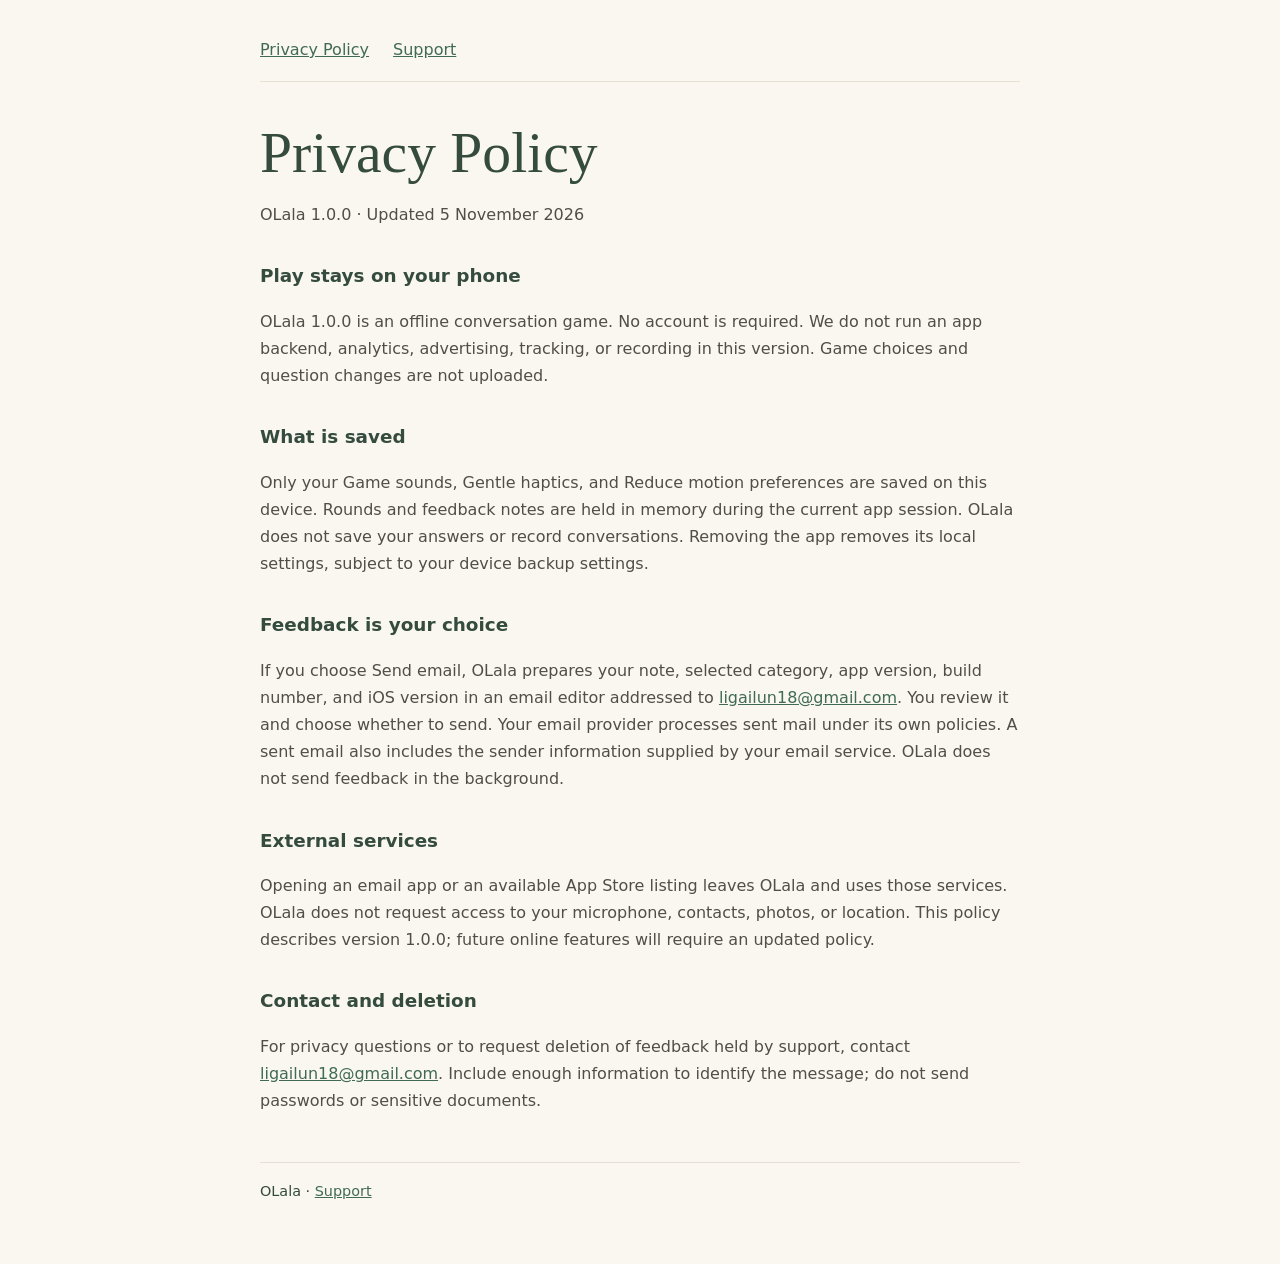
==== privacy.html @ 6e8d35db "Add OLala privacy and support pages" ====
<!doctype html>
<html lang="en"><head><meta charset="utf-8"><meta name="viewport" content="width=device-width,initial-scale=1"><title>Privacy Policy | OLala</title><link rel="stylesheet" href="style.css"></head>
<body><header><nav aria-label="Site navigation"><a href="privacy.html">Privacy Policy</a><a href="support.html">Support</a></nav></header><main>
<h1>Privacy Policy</h1><p>OLala 1.0.0 · Updated 5 November 2026</p>
<h2>Play stays on your phone</h2><p>OLala 1.0.0 is an offline conversation game. No account is required. We do not run an app backend, analytics, advertising, tracking, or recording in this version. Game choices and question changes are not uploaded.</p>
<h2>What is saved</h2><p>Only your Game sounds, Gentle haptics, and Reduce motion preferences are saved on this device. Rounds and feedback notes are held in memory during the current app session. OLala does not save your answers or record conversations. Removing the app removes its local settings, subject to your device backup settings.</p>
<h2>Feedback is your choice</h2><p>If you choose Send email, OLala prepares your note, selected category, app version, build number, and iOS version in an email editor addressed to <a href="mailto:ligailun18@gmail.com">ligailun18@gmail.com</a>. You review it and choose whether to send. Your email provider processes sent mail under its own policies. A sent email also includes the sender information supplied by your email service. OLala does not send feedback in the background.</p>
<h2>External services</h2><p>Opening an email app or an available App Store listing leaves OLala and uses those services. OLala does not request access to your microphone, contacts, photos, or location. This policy describes version 1.0.0; future online features will require an updated policy.</p>
<h2>Contact and deletion</h2><p>For privacy questions or to request deletion of feedback held by support, contact <a href="mailto:ligailun18@gmail.com">ligailun18@gmail.com</a>. Include enough information to identify the message; do not send passwords or sensitive documents.</p>
</main><footer>OLala · <a href="support.html">Support</a></footer></body></html>
---- style.css ----
:root{font-family:system-ui,-apple-system,sans-serif;color:#344b3d;background:#faf7f1;line-height:1.7}body{max-width:760px;margin:auto;padding:36px 24px 60px}header{border-bottom:1px solid #e6dfd3;margin-bottom:36px;padding-bottom:18px}nav{display:flex;gap:24px;flex-wrap:wrap}a{color:#406b52}h1{font-family:Georgia,serif;font-weight:400;font-size:clamp(2.4rem,7vw,3.6rem);line-height:1.12;margin-bottom:8px}h2{font-size:1.15rem;margin-top:32px}p{color:#514d47}footer{margin-top:48px;border-top:1px solid #e6dfd3;padding-top:16px;font-size:.9rem}
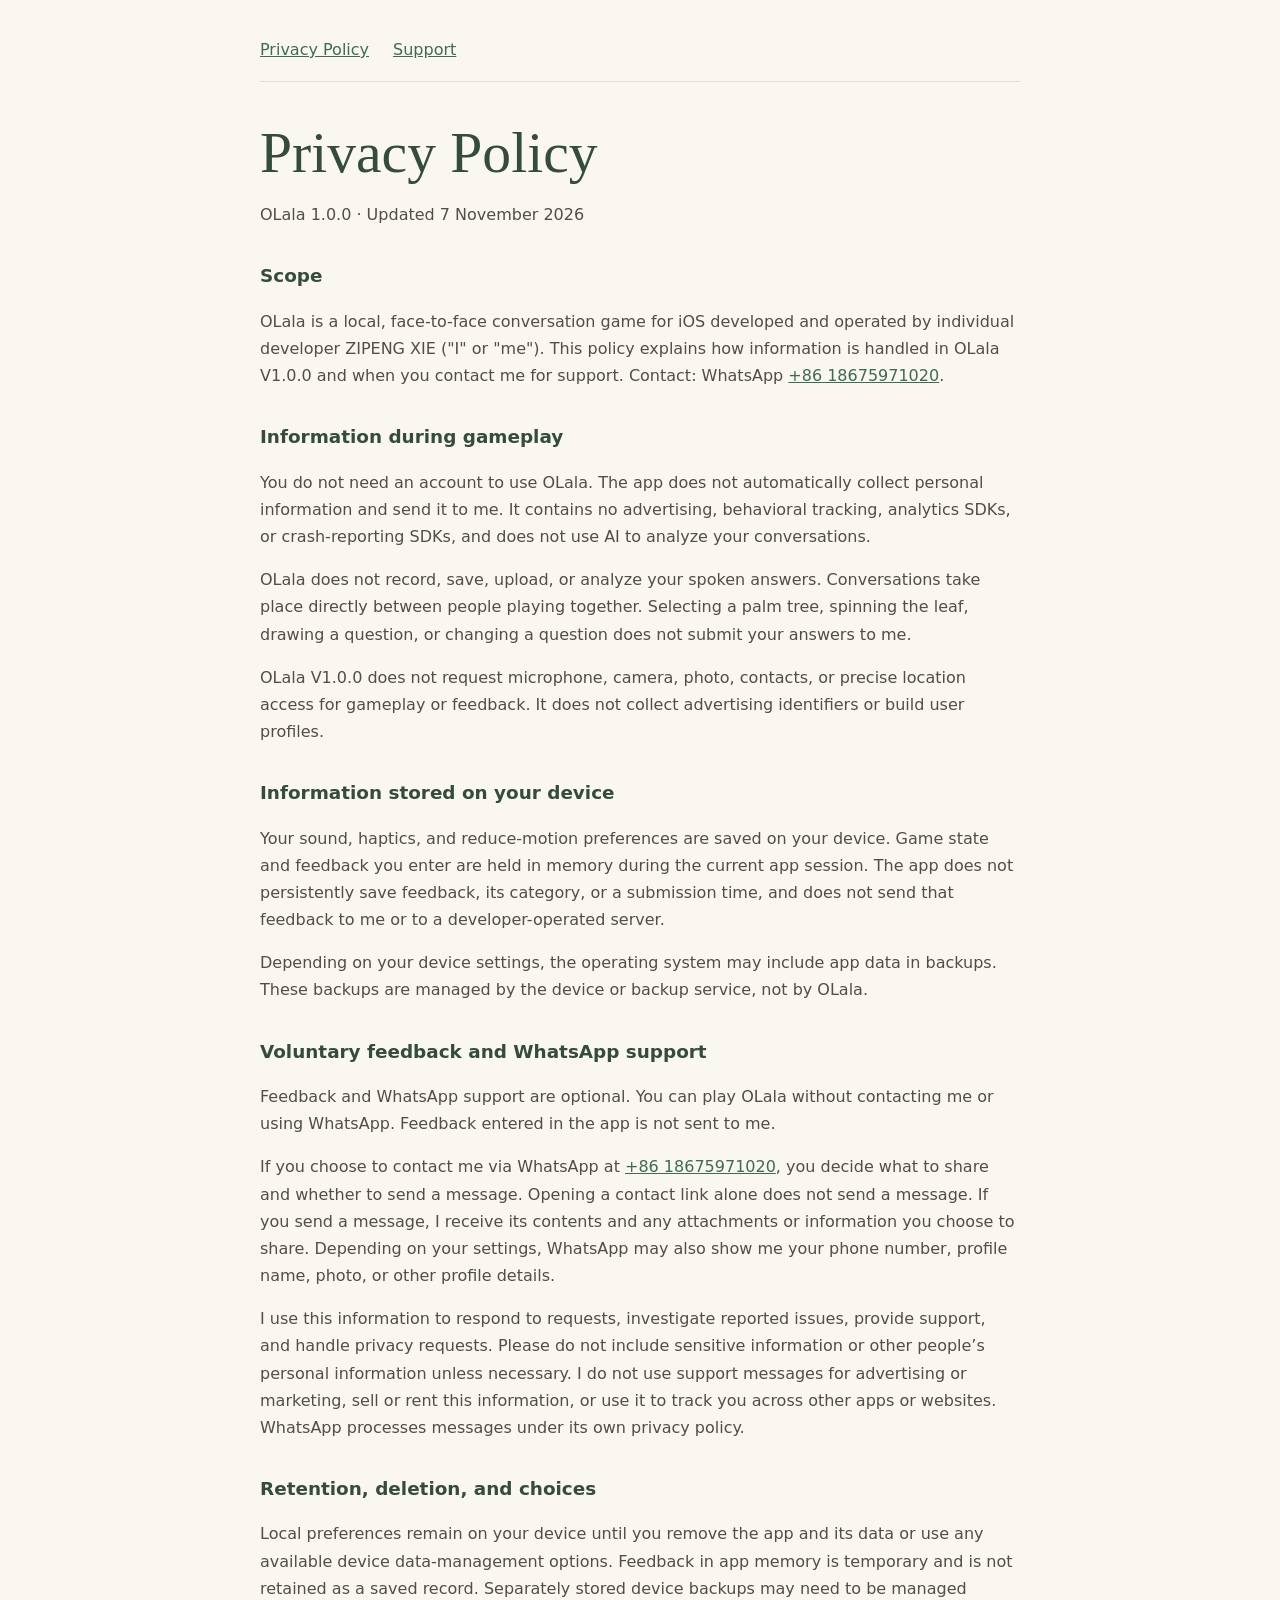
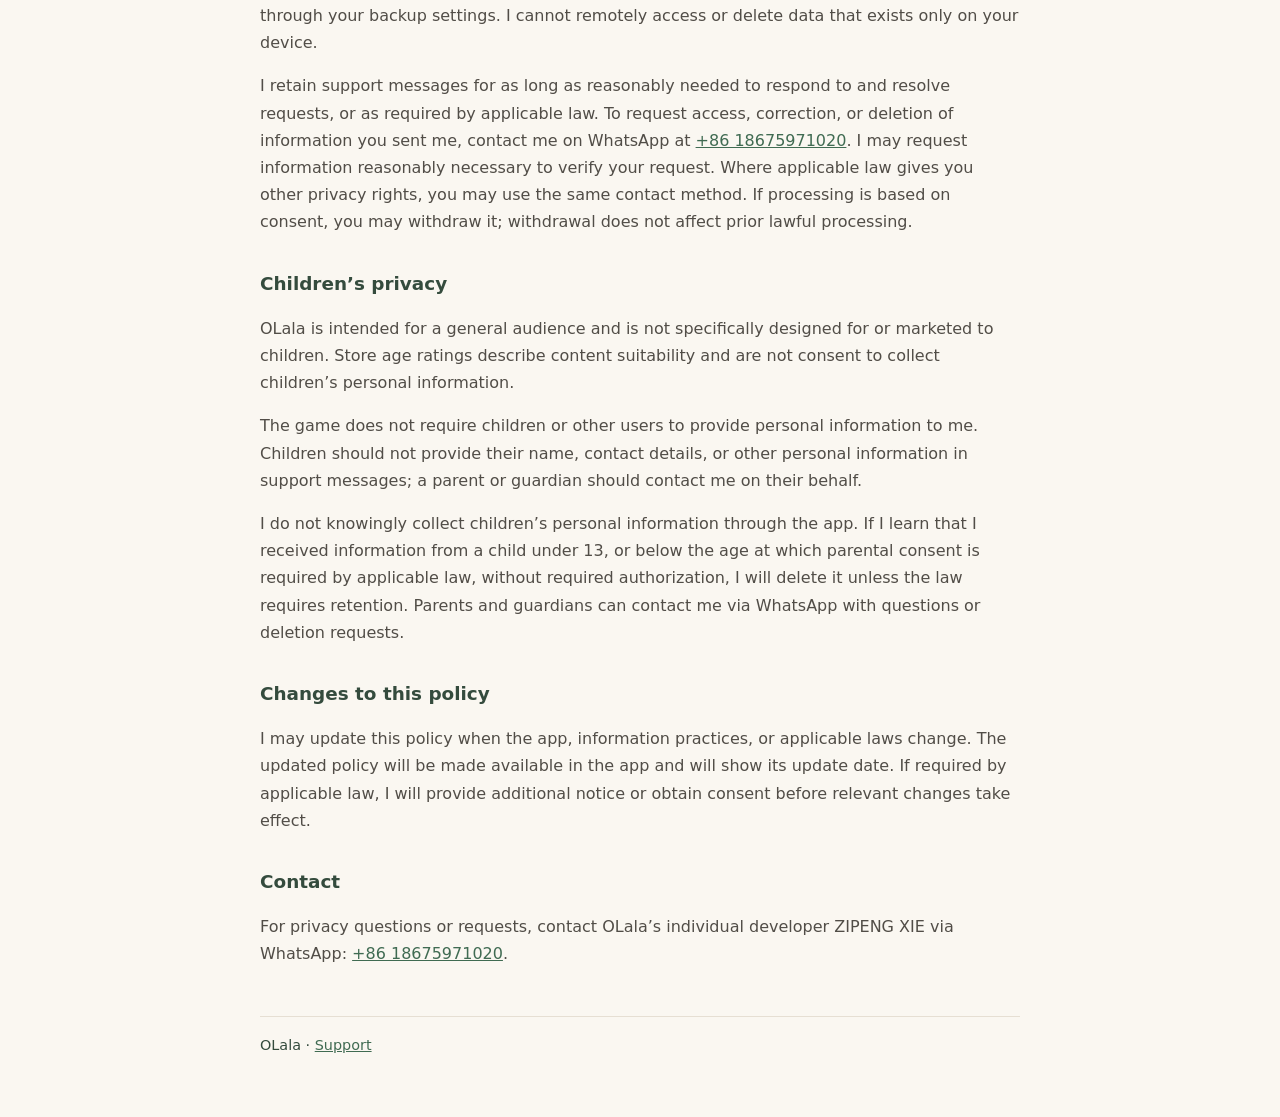
==== commit 496d0e7e: "Update OLala privacy and support information" ====
--- a/privacy.html
+++ b/privacy.html
@@ -1,10 +1,13 @@
 <!doctype html>
 <html lang="en"><head><meta charset="utf-8"><meta name="viewport" content="width=device-width,initial-scale=1"><title>Privacy Policy | OLala</title><link rel="stylesheet" href="style.css"></head>
 <body><header><nav aria-label="Site navigation"><a href="privacy.html">Privacy Policy</a><a href="support.html">Support</a></nav></header><main>
-<h1>Privacy Policy</h1><p>OLala 1.0.0 · Updated 5 November 2026</p>
-<h2>Play stays on your phone</h2><p>OLala 1.0.0 is an offline conversation game. No account is required. We do not run an app backend, analytics, advertising, tracking, or recording in this version. Game choices and question changes are not uploaded.</p>
-<h2>What is saved</h2><p>Only your Game sounds, Gentle haptics, and Reduce motion preferences are saved on this device. Rounds and feedback notes are held in memory during the current app session. OLala does not save your answers or record conversations. Removing the app removes its local settings, subject to your device backup settings.</p>
-<h2>Feedback is your choice</h2><p>If you choose Send email, OLala prepares your note, selected category, app version, build number, and iOS version in an email editor addressed to <a href="mailto:ligailun18@gmail.com">ligailun18@gmail.com</a>. You review it and choose whether to send. Your email provider processes sent mail under its own policies. A sent email also includes the sender information supplied by your email service. OLala does not send feedback in the background.</p>
-<h2>External services</h2><p>Opening an email app or an available App Store listing leaves OLala and uses those services. OLala does not request access to your microphone, contacts, photos, or location. This policy describes version 1.0.0; future online features will require an updated policy.</p>
-<h2>Contact and deletion</h2><p>For privacy questions or to request deletion of feedback held by support, contact <a href="mailto:ligailun18@gmail.com">ligailun18@gmail.com</a>. Include enough information to identify the message; do not send passwords or sensitive documents.</p>
+<h1>Privacy Policy</h1><p>OLala 1.0.0 · Updated 7 November 2026</p>
+<h2>Scope</h2><p>OLala is a local, face-to-face conversation game for iOS developed and operated by individual developer ZIPENG XIE (&quot;I&quot; or &quot;me&quot;). This policy explains how information is handled in OLala V1.0.0 and when you contact me for support. Contact: WhatsApp <a href="https://wa.me/8618675971020">+86 18675971020</a>.</p>
+<h2>Information during gameplay</h2><p>You do not need an account to use OLala. The app does not automatically collect personal information and send it to me. It contains no advertising, behavioral tracking, analytics SDKs, or crash-reporting SDKs, and does not use AI to analyze your conversations.</p><p>OLala does not record, save, upload, or analyze your spoken answers. Conversations take place directly between people playing together. Selecting a palm tree, spinning the leaf, drawing a question, or changing a question does not submit your answers to me.</p><p>OLala V1.0.0 does not request microphone, camera, photo, contacts, or precise location access for gameplay or feedback. It does not collect advertising identifiers or build user profiles.</p>
+<h2>Information stored on your device</h2><p>Your sound, haptics, and reduce-motion preferences are saved on your device. Game state and feedback you enter are held in memory during the current app session. The app does not persistently save feedback, its category, or a submission time, and does not send that feedback to me or to a developer-operated server.</p><p>Depending on your device settings, the operating system may include app data in backups. These backups are managed by the device or backup service, not by OLala.</p>
+<h2>Voluntary feedback and WhatsApp support</h2><p>Feedback and WhatsApp support are optional. You can play OLala without contacting me or using WhatsApp. Feedback entered in the app is not sent to me.</p><p>If you choose to contact me via WhatsApp at <a href="https://wa.me/8618675971020">+86 18675971020</a>, you decide what to share and whether to send a message. Opening a contact link alone does not send a message. If you send a message, I receive its contents and any attachments or information you choose to share. Depending on your settings, WhatsApp may also show me your phone number, profile name, photo, or other profile details.</p><p>I use this information to respond to requests, investigate reported issues, provide support, and handle privacy requests. Please do not include sensitive information or other people’s personal information unless necessary. I do not use support messages for advertising or marketing, sell or rent this information, or use it to track you across other apps or websites. WhatsApp processes messages under its own privacy policy.</p>
+<h2>Retention, deletion, and choices</h2><p>Local preferences remain on your device until you remove the app and its data or use any available device data-management options. Feedback in app memory is temporary and is not retained as a saved record. Separately stored device backups may need to be managed through your backup settings. I cannot remotely access or delete data that exists only on your device.</p><p>I retain support messages for as long as reasonably needed to respond to and resolve requests, or as required by applicable law. To request access, correction, or deletion of information you sent me, contact me on WhatsApp at <a href="https://wa.me/8618675971020">+86 18675971020</a>. I may request information reasonably necessary to verify your request. Where applicable law gives you other privacy rights, you may use the same contact method. If processing is based on consent, you may withdraw it; withdrawal does not affect prior lawful processing.</p>
+<h2>Children’s privacy</h2><p>OLala is intended for a general audience and is not specifically designed for or marketed to children. Store age ratings describe content suitability and are not consent to collect children’s personal information.</p><p>The game does not require children or other users to provide personal information to me. Children should not provide their name, contact details, or other personal information in support messages; a parent or guardian should contact me on their behalf.</p><p>I do not knowingly collect children’s personal information through the app. If I learn that I received information from a child under 13, or below the age at which parental consent is required by applicable law, without required authorization, I will delete it unless the law requires retention. Parents and guardians can contact me via WhatsApp with questions or deletion requests.</p>
+<h2>Changes to this policy</h2><p>I may update this policy when the app, information practices, or applicable laws change. The updated policy will be made available in the app and will show its update date. If required by applicable law, I will provide additional notice or obtain consent before relevant changes take effect.</p>
+<h2>Contact</h2><p>For privacy questions or requests, contact OLala’s individual developer ZIPENG XIE via WhatsApp: <a href="https://wa.me/8618675971020">+86 18675971020</a>.</p>
 </main><footer>OLala · <a href="support.html">Support</a></footer></body></html>
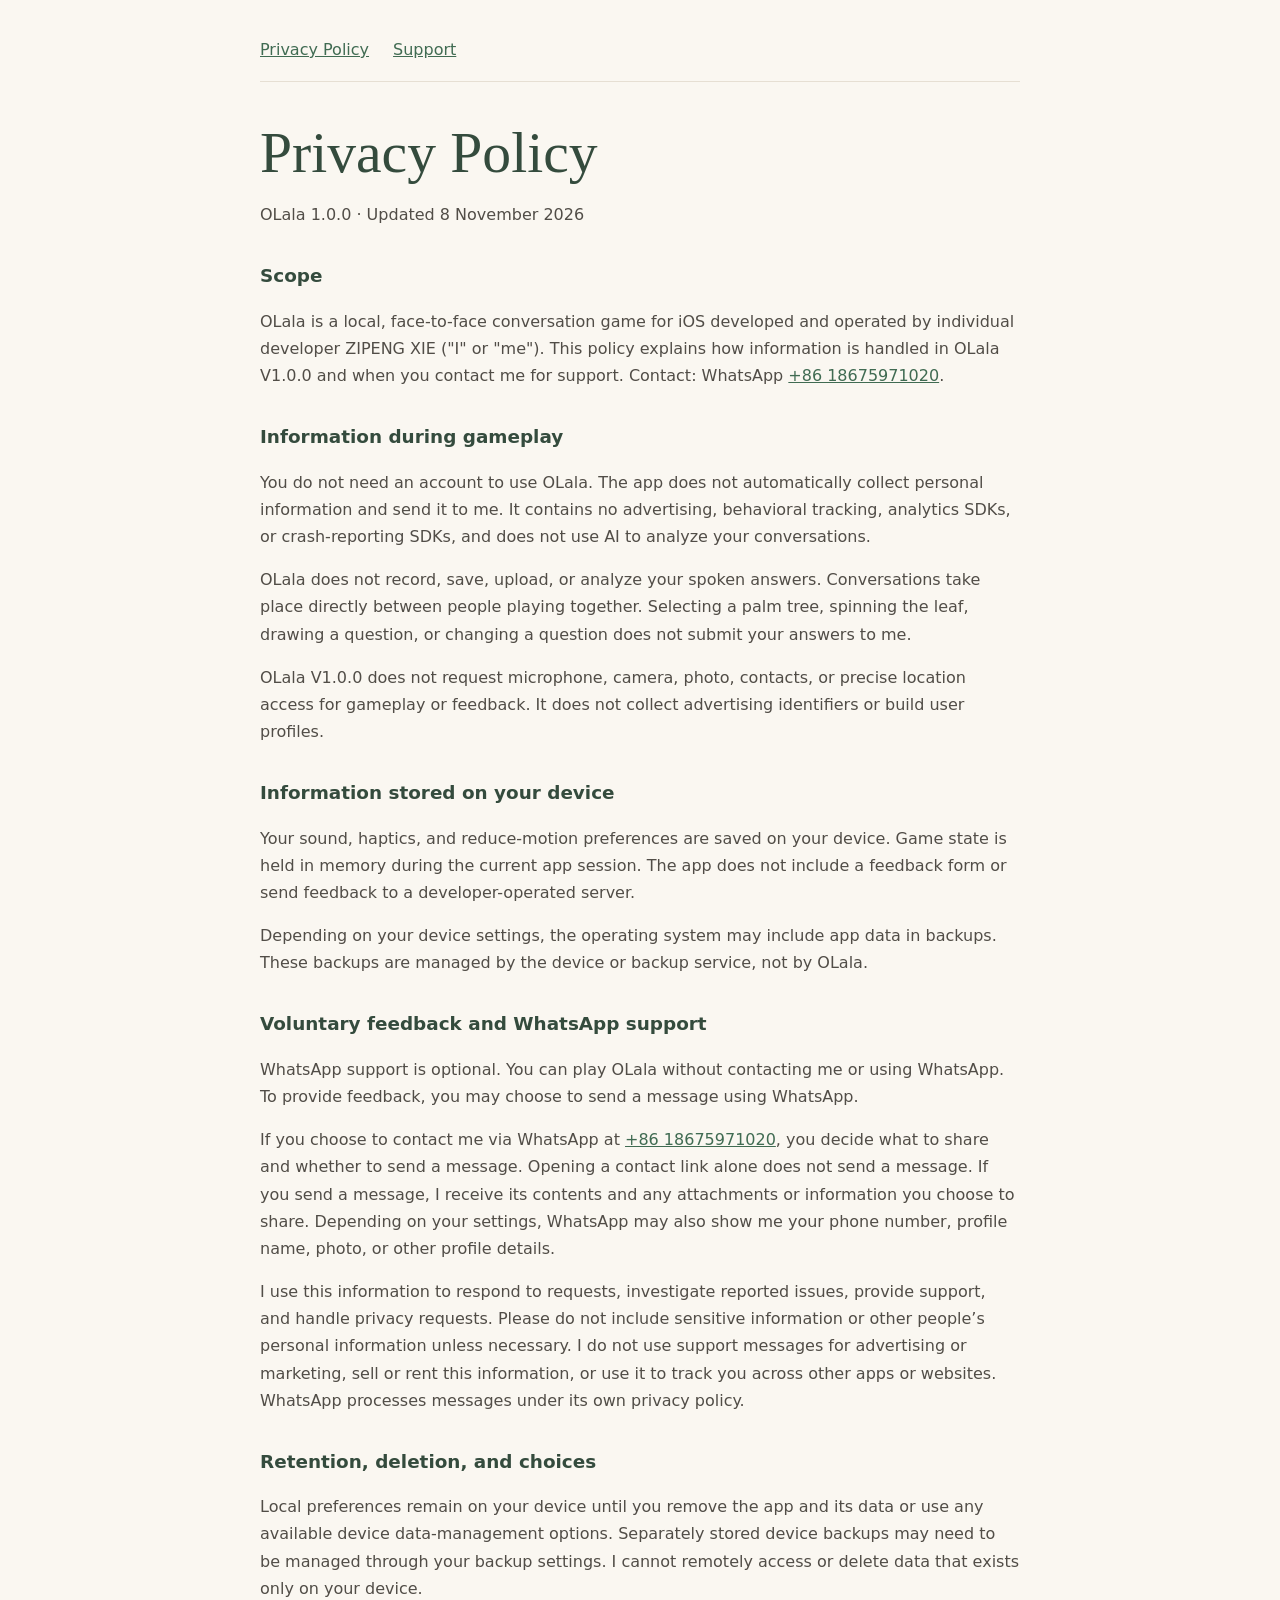
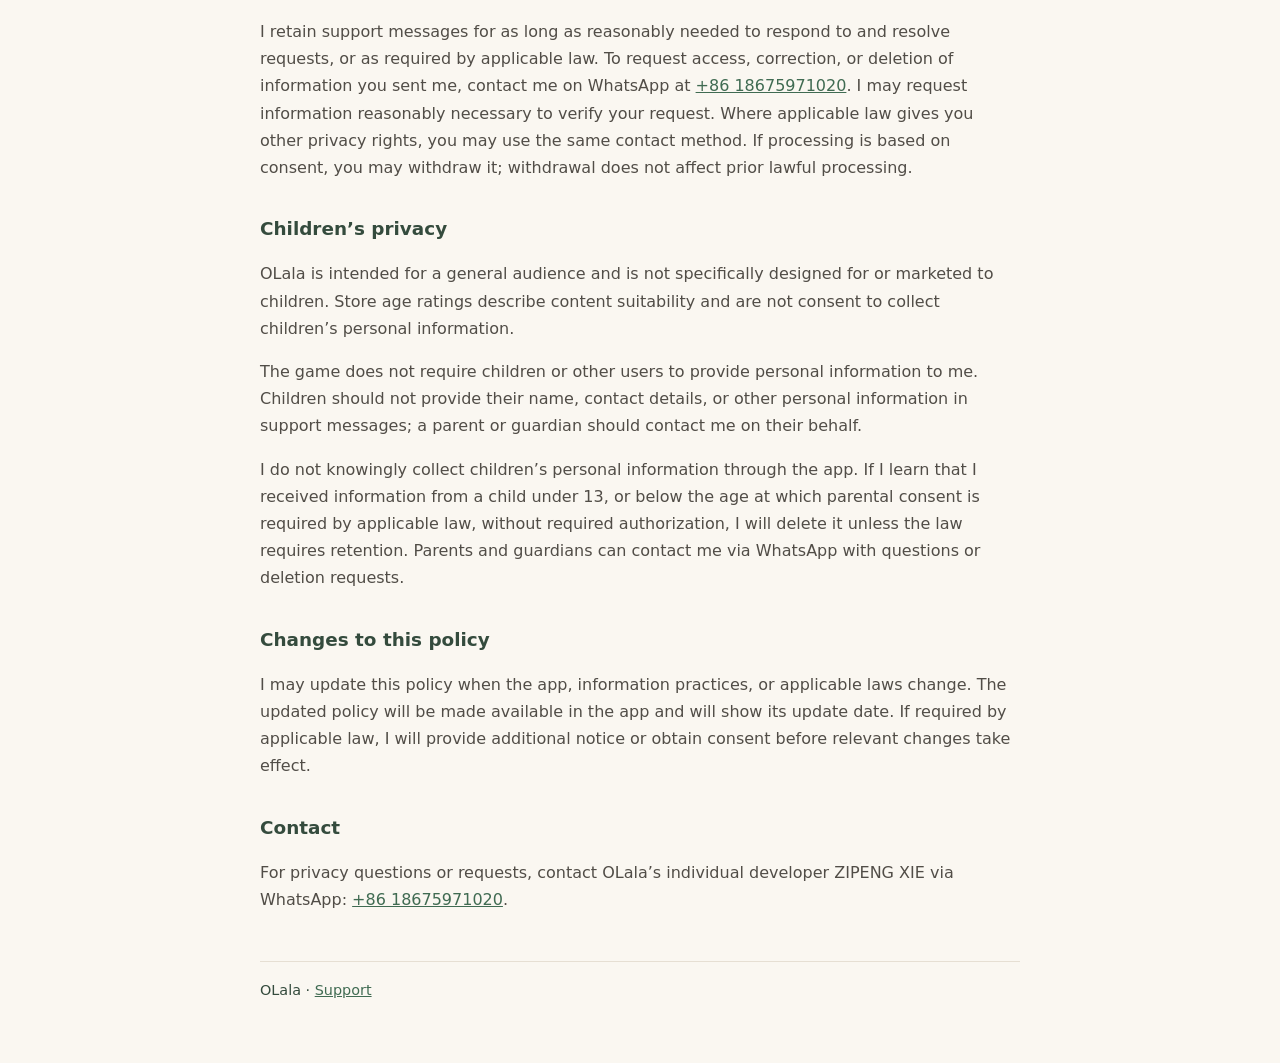
==== commit 70592ba0: "Clarify WhatsApp feedback in privacy policy" ====
--- a/privacy.html
+++ b/privacy.html
@@ -1,12 +1,12 @@
 <!doctype html>
 <html lang="en"><head><meta charset="utf-8"><meta name="viewport" content="width=device-width,initial-scale=1"><title>Privacy Policy | OLala</title><link rel="stylesheet" href="style.css"></head>
 <body><header><nav aria-label="Site navigation"><a href="privacy.html">Privacy Policy</a><a href="support.html">Support</a></nav></header><main>
-<h1>Privacy Policy</h1><p>OLala 1.0.0 · Updated 7 November 2026</p>
+<h1>Privacy Policy</h1><p>OLala 1.0.0 · Updated 8 November 2026</p>
 <h2>Scope</h2><p>OLala is a local, face-to-face conversation game for iOS developed and operated by individual developer ZIPENG XIE (&quot;I&quot; or &quot;me&quot;). This policy explains how information is handled in OLala V1.0.0 and when you contact me for support. Contact: WhatsApp <a href="https://wa.me/8618675971020">+86 18675971020</a>.</p>
 <h2>Information during gameplay</h2><p>You do not need an account to use OLala. The app does not automatically collect personal information and send it to me. It contains no advertising, behavioral tracking, analytics SDKs, or crash-reporting SDKs, and does not use AI to analyze your conversations.</p><p>OLala does not record, save, upload, or analyze your spoken answers. Conversations take place directly between people playing together. Selecting a palm tree, spinning the leaf, drawing a question, or changing a question does not submit your answers to me.</p><p>OLala V1.0.0 does not request microphone, camera, photo, contacts, or precise location access for gameplay or feedback. It does not collect advertising identifiers or build user profiles.</p>
-<h2>Information stored on your device</h2><p>Your sound, haptics, and reduce-motion preferences are saved on your device. Game state and feedback you enter are held in memory during the current app session. The app does not persistently save feedback, its category, or a submission time, and does not send that feedback to me or to a developer-operated server.</p><p>Depending on your device settings, the operating system may include app data in backups. These backups are managed by the device or backup service, not by OLala.</p>
-<h2>Voluntary feedback and WhatsApp support</h2><p>Feedback and WhatsApp support are optional. You can play OLala without contacting me or using WhatsApp. Feedback entered in the app is not sent to me.</p><p>If you choose to contact me via WhatsApp at <a href="https://wa.me/8618675971020">+86 18675971020</a>, you decide what to share and whether to send a message. Opening a contact link alone does not send a message. If you send a message, I receive its contents and any attachments or information you choose to share. Depending on your settings, WhatsApp may also show me your phone number, profile name, photo, or other profile details.</p><p>I use this information to respond to requests, investigate reported issues, provide support, and handle privacy requests. Please do not include sensitive information or other people’s personal information unless necessary. I do not use support messages for advertising or marketing, sell or rent this information, or use it to track you across other apps or websites. WhatsApp processes messages under its own privacy policy.</p>
-<h2>Retention, deletion, and choices</h2><p>Local preferences remain on your device until you remove the app and its data or use any available device data-management options. Feedback in app memory is temporary and is not retained as a saved record. Separately stored device backups may need to be managed through your backup settings. I cannot remotely access or delete data that exists only on your device.</p><p>I retain support messages for as long as reasonably needed to respond to and resolve requests, or as required by applicable law. To request access, correction, or deletion of information you sent me, contact me on WhatsApp at <a href="https://wa.me/8618675971020">+86 18675971020</a>. I may request information reasonably necessary to verify your request. Where applicable law gives you other privacy rights, you may use the same contact method. If processing is based on consent, you may withdraw it; withdrawal does not affect prior lawful processing.</p>
+<h2>Information stored on your device</h2><p>Your sound, haptics, and reduce-motion preferences are saved on your device. Game state is held in memory during the current app session. The app does not include a feedback form or send feedback to a developer-operated server.</p><p>Depending on your device settings, the operating system may include app data in backups. These backups are managed by the device or backup service, not by OLala.</p>
+<h2>Voluntary feedback and WhatsApp support</h2><p>WhatsApp support is optional. You can play OLala without contacting me or using WhatsApp. To provide feedback, you may choose to send a message using WhatsApp.</p><p>If you choose to contact me via WhatsApp at <a href="https://wa.me/8618675971020">+86 18675971020</a>, you decide what to share and whether to send a message. Opening a contact link alone does not send a message. If you send a message, I receive its contents and any attachments or information you choose to share. Depending on your settings, WhatsApp may also show me your phone number, profile name, photo, or other profile details.</p><p>I use this information to respond to requests, investigate reported issues, provide support, and handle privacy requests. Please do not include sensitive information or other people’s personal information unless necessary. I do not use support messages for advertising or marketing, sell or rent this information, or use it to track you across other apps or websites. WhatsApp processes messages under its own privacy policy.</p>
+<h2>Retention, deletion, and choices</h2><p>Local preferences remain on your device until you remove the app and its data or use any available device data-management options. Separately stored device backups may need to be managed through your backup settings. I cannot remotely access or delete data that exists only on your device.</p><p>I retain support messages for as long as reasonably needed to respond to and resolve requests, or as required by applicable law. To request access, correction, or deletion of information you sent me, contact me on WhatsApp at <a href="https://wa.me/8618675971020">+86 18675971020</a>. I may request information reasonably necessary to verify your request. Where applicable law gives you other privacy rights, you may use the same contact method. If processing is based on consent, you may withdraw it; withdrawal does not affect prior lawful processing.</p>
 <h2>Children’s privacy</h2><p>OLala is intended for a general audience and is not specifically designed for or marketed to children. Store age ratings describe content suitability and are not consent to collect children’s personal information.</p><p>The game does not require children or other users to provide personal information to me. Children should not provide their name, contact details, or other personal information in support messages; a parent or guardian should contact me on their behalf.</p><p>I do not knowingly collect children’s personal information through the app. If I learn that I received information from a child under 13, or below the age at which parental consent is required by applicable law, without required authorization, I will delete it unless the law requires retention. Parents and guardians can contact me via WhatsApp with questions or deletion requests.</p>
 <h2>Changes to this policy</h2><p>I may update this policy when the app, information practices, or applicable laws change. The updated policy will be made available in the app and will show its update date. If required by applicable law, I will provide additional notice or obtain consent before relevant changes take effect.</p>
 <h2>Contact</h2><p>For privacy questions or requests, contact OLala’s individual developer ZIPENG XIE via WhatsApp: <a href="https://wa.me/8618675971020">+86 18675971020</a>.</p>
